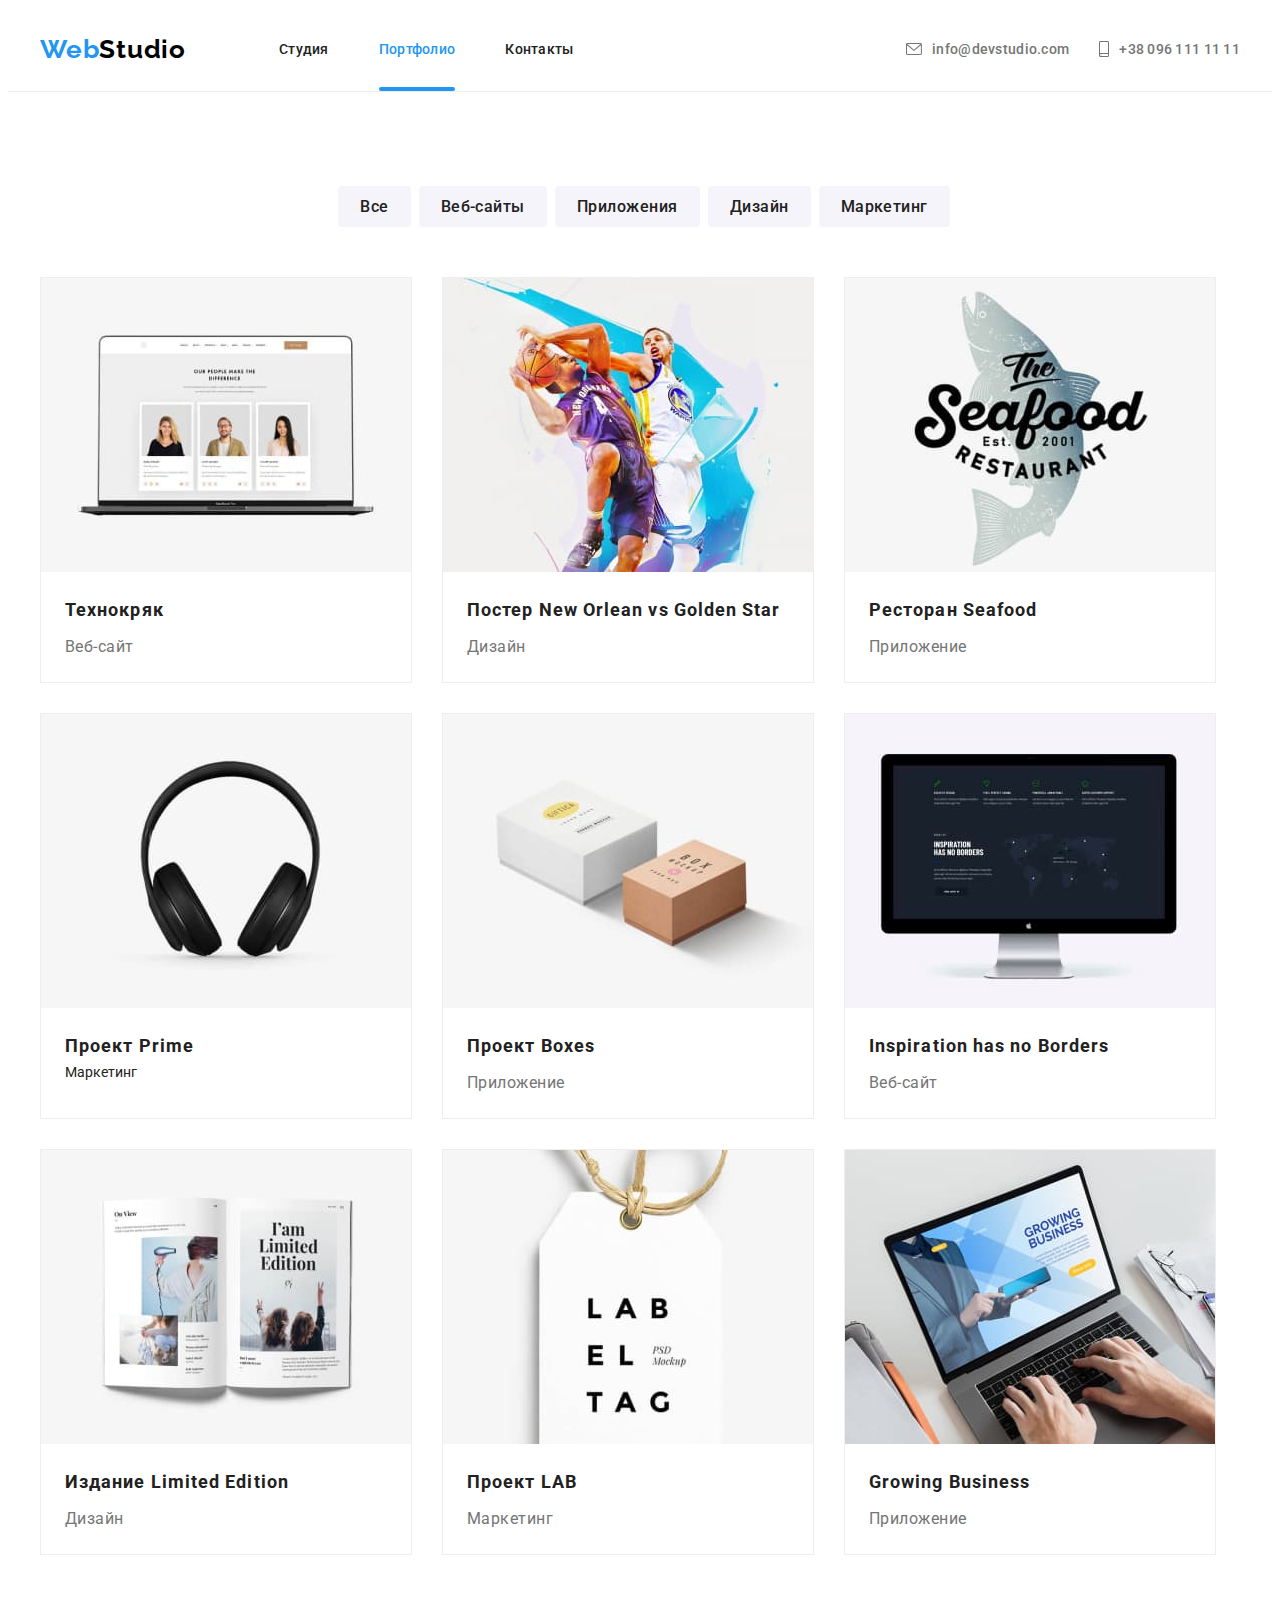
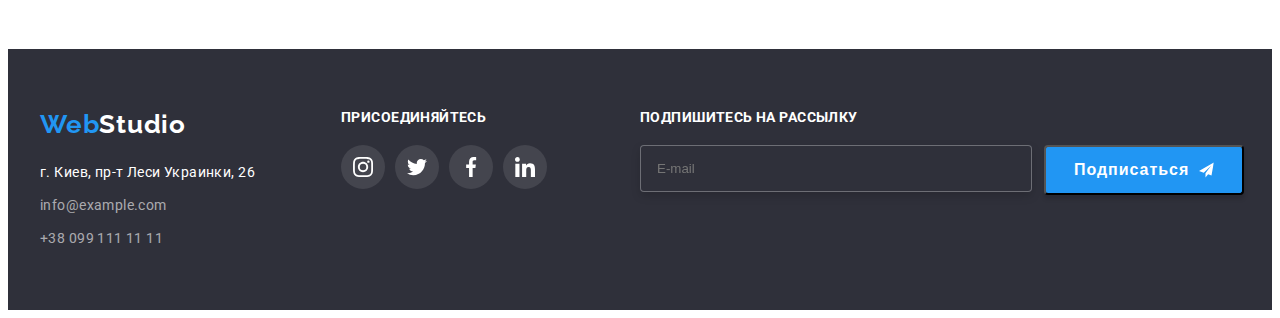
==== portfolio.html @ 63d99872 "Initial commit" ====
<!DOCTYPE html>
<html lang="ru">
  <head>
    <meta charset="UTF-8" />
    <meta http-equiv="X-UA-Compatible" content="IE=edge" />
    <meta name="viewport" content="width=device-width, initial-scale=1.0" />
    <!--Normalize start-->
    <link
      rel="stylesheet"
      href="https://cdnjs.cloudflare.com/ajax/libs/modern-normalize/1.1.0/modern-normalize.min.css"
      integrity="sha512-wpPYUAdjBVSE4KJnH1VR1HeZfpl1ub8YT/NKx4PuQ5NmX2tKuGu6U/JRp5y+Y8XG2tV+wKQpNHVUX03MfMFn9Q=="
      crossorigin="anonymous"
      referrerpolicy="no-referrer"
    />
    <!--Normalize end-->
    <!--Fonts start-->
    <link rel="preconnect" href="https://fonts.googleapis.com" />
    <link rel="preconnect" href="https://fonts.gstatic.com" crossorigin />
    <link
      href="https://fonts.googleapis.com/css2?family=Raleway:wght@700&family=Roboto:wght@400;500;700;900&display=swap"
      rel="stylesheet"
    />
    <link rel="stylesheet" href="./css/styles.css" />
    <!--Fonts end-->
    <title>Портфолио</title>
  </head>

  <body data-page>
    <header class="header" data-header>
      <div class="container header-container">
        <!--Шапка сайта-->
        <a class="logo link" href=""
          ><span>Web</span><span class="header-logo-cl">Studio</span></a
        >

        <nav class="header-nav">
          <ul class="header-list list">
            <li class="header-item">
              <a class="header-link link" href="./index.html">Студия</a>
            </li>
            <li class="header-item">
              <a
                class="header-link header-link-current link"
                href="./portfolio.html"
                >Портфолио</a
              >
            </li>
            <li class="header-item">
              <a class="header-link link" href="#contacts">Контакты</a>
            </li>
          </ul>
        </nav>

        <ul class="header-cont-list list">
          <li class="contact item">
            <a
              href="mailto:info@devstudio.com"
              class="contact link header-link"
            >
              <svg class="header-mail-icon" width="16" height="12">
                <use href="./images/icons..svg#mail"></use>
              </svg>
              info@devstudio.com
            </a>
          </li>

          <li class="contact item">
            <a href="tel:++380961111111" class="contact link header-link">
              <svg class="header-mail-icon" width="10" height="16">
                <use href="./images/icons..svg#phone"></use>
              </svg>
              +38 096 111 11 11
            </a>
          </li>
        </ul>
      </div>
    </header>

    <!--уникальный контент сайта-->
    <main>
      <!--Скрыть Заголовок-->
      <section class="filter">
        <div class="container filter-container">
          <h2 class="filter-title visually-hidden">Фильтр на странице</h2>

          <ul class="filter-list list">
            <li>
              <button class="filter-btn link list" type="button">Все</button>
            </li>
            <li>
              <button class="filter-btn" type="button">Веб-сайты</button>
            </li>
            <li>
              <button class="filter-btn" type="button">Приложения</button>
            </li>
            <li>
              <button class="filter-btn" type="button">Дизайн</button>
            </li>
            <li>
              <button class="filter-btn" type="button">Маркетинг</button>
            </li>
          </ul>

          <ul class="examples-list list">
            <li class="examples-item">
              <a class="examples-img-link link" href="">
                <div class="examples-picture">
                  <img
                    class="examples-img"
                    src="./images/1.jpg"
                    alt="примера сайта на котором три фотографии сотрудников компании"
                    width="370"
                  />
                  <div class="overlay">
                    <p class="overlay-text">
                      Ресурс предлагает комплексные предложения с разным уровнем
                      функционала и сервисов. Все это позволит посетителю
                      получить исчерпывающие сведения о компании или частном
                      лице.
                    </p>
                  </div>
                </div>

                <div class="examples-box">
                  <h3 class="example-subtitle">Технокряк</h3>
                  <p class="example-desc">Веб-сайт</p>
                </div>
              </a>
            </li>

            <li class="examples-item">
              <a class="examples-img-link link" href="">
                <div class="examples-picture">
                  <img
                    class="examples-img"
                    src="./images/2.jpg"
                    alt="изображено профессиональных игроков в баскетбол"
                    width="370"
                  />
                  <div class="overlay">
                    <p class="overlay-text">
                      Ресурс предлагает комплексные предложения с разным уровнем
                      функционала и сервисов. Все это позволит посетителю
                      получить исчерпывающие сведения о компании или частном
                      лице.
                    </p>
                  </div>
                </div>

                <div class="examples-box">
                  <h3 class="example-subtitle" lang="en">
                    Постер New Orlean vs Golden Star
                  </h3>
                  <p class="example-desc">Дизайн</p>
                </div>
              </a>
            </li>

            <li class="examples-item">
              <a class="examples-img-link link" href="">
                <div class="examples-picture">
                  <img
                    class="examples-img"
                    src="./images/3.jpg"
                    alt="Логотип и название компании морского ресторана Сии фуд с изображением рыбы на заднем фоне"
                    width="370"
                  />
                  <div class="overlay">
                    <p class="overlay-text">
                      Ресурс предлагает комплексные предложения с разным уровнем
                      функционала и сервисов. Все это позволит посетителю
                      получить исчерпывающие сведения о компании или частном
                      лице.
                    </p>
                  </div>
                </div>

                <div class="examples-box">
                  <h3 class="example-subtitle" lang="en">Ресторан Seafood</h3>
                  <p class="example-desc">Приложение</p>
                </div>
              </a>
            </li>

            <li class="examples-item">
              <a class="examples-img-link link" href="">
                <div class="examples-picture">
                  <img
                    class="examples-img"
                    src="./images/4.jpg"
                    alt="накладные наушники"
                    width="370"
                  />
                  <div class="overlay">
                    <p class="overlay-text">
                      Ресурс предлагает комплексные предложения с разным уровнем
                      функционала и сервисов. Все это позволит посетителю
                      получить исчерпывающие сведения о компании или частном
                      лице.
                    </p>
                  </div>
                </div>

                <div class="examples-box">
                  <h3 class="example-subtitle" lang="en">Проект Prime</h3>
                  <p>Маркетинг</p>
                </div>
              </a>
            </li>

            <li class="examples-item">
              <a class="examples-img-link link" href="">
                <div class="examples-picture">
                  <img
                    class="examples-img"
                    src="./images/5.jpg"
                    alt="две маленькие коробки"
                    width="370"
                  />
                  <div class="overlay">
                    <p class="overlay-text">
                      Ресурс предлагает комплексные предложения с разным уровнем
                      функционала и сервисов. Все это позволит посетителю
                      получить исчерпывающие сведения о компании или частном
                      лице.
                    </p>
                  </div>
                </div>

                <div class="examples-box">
                  <h3 class="example-subtitle" lang="en">Проект Boxes</h3>
                  <p class="example-desc">Приложение</p>
                </div>
              </a>
            </li>

            <li class="examples-item">
              <a class="examples-img-link link" href="">
                <div class="examples-picture">
                  <img
                    class="examples-img"
                    src="./images/6.jpg"
                    alt="пример сайта с картой мира"
                    width="370"
                  />
                  <div class="overlay">
                    <p class="overlay-text">
                      Ресурс предлагает комплексные предложения с разным уровнем
                      функционала и сервисов. Все это позволит посетителю
                      получить исчерпывающие сведения о компании или частном
                      лице.
                    </p>
                  </div>
                </div>

                <div class="examples-box">
                  <h3 class="example-subtitle" lang="en">
                    Inspiration has no Borders
                  </h3>
                  <p class="example-desc">Веб-сайт</p>
                </div>
              </a>
            </li>

            <li class="examples-item">
              <a class="examples-img-link link" href="">
                <div class="examples-picture">
                  <img
                    class="examples-img"
                    src="./images/7.jpg"
                    alt="полный разворт журнала с текстом и фотографиями"
                    width="370"
                  />
                  <div class="overlay">
                    <p class="overlay-text">
                      Ресурс предлагает комплексные предложения с разным уровнем
                      функционала и сервисов. Все это позволит посетителю
                      получить исчерпывающие сведения о компании или частном
                      лице.
                    </p>
                  </div>
                </div>

                <div class="examples-box">
                  <h3 class="example-subtitle" lang="en">
                    Издание Limited Edition
                  </h3>
                  <p class="example-desc">Дизайн</p>
                </div>
              </a>
            </li>

            <li class="examples-item">
              <a class="examples-img-link link" href="">
                <div class="examples-picture">
                  <img
                    class="examples-img"
                    src="./images/8.jpg"
                    alt="название компании лаб в виде этикетки"
                    width="370"
                  />
                  <div class="overlay">
                    <p class="overlay-text">
                      Ресурс предлагает комплексные предложения с разным уровнем
                      функционала и сервисов. Все это позволит посетителю
                      получить исчерпывающие сведения о компании или частном
                      лице.
                    </p>
                  </div>
                </div>

                <div class="examples-box">
                  <h3 class="example-subtitle" lang="en">Проект LAB</h3>
                  <p class="example-desc">Маркетинг</p>
                </div>
              </a>
            </li>

            <li class="examples-item">
              <a class="examples-img-link link" href="">
                <div class="examples-picture">
                  <img
                    class="examples-img"
                    src="./images/9.jpg"
                    alt="пример сайта"
                    width="370"
                  />
                  <div class="overlay">
                    <p class="overlay-text">
                      Ресурс предлагает комплексные предложения с разным уровнем
                      функционала и сервисов. Все это позволит посетителю
                      получить исчерпывающие сведения о компании или частном
                      лице.
                    </p>
                  </div>
                </div>

                <div class="examples-box">
                  <h3 class="example-subtitle" lang="en">Growing Business</h3>
                  <p class="example-desc">Приложение</p>
                </div>
              </a>
            </li>
          </ul>
        </div>
      </section>
    </main>

    <footer class="footer">
      <div class="container footer-section">
        <div>
          <a class="footer-logo link" href=""
            ><span>Web</span><span class="footer-logo-cl">Studio</span></a
          >
          <address class="footer-list">
            <a
              class="footer-link link"
              href="https://goo.gl/maps/1XbCnB5rJUPerfFG8"
              target="_blank"
              rel="noopener noreferrer"
              title="Увидеть на гугл карте"
              >г. Киев, пр-т Леси Украинки, 26</a
            >

            <div class="footer-mail">
              <a
                class="link footer-mail-margin"
                href="mailto:info@example.com"
                title="Отправить электронное письмо"
                >info@example.com</a
              >
            </div>

            <a
              class="footer-phone link"
              href="tel:++380991111111"
              title="Позвонить"
              >+38 099 111 11 11</a
            >
          </address>
        </div>

        <div class="join">
          <p class="join-txt">Присоединяйтесь</p>

          <div class="footer-icon">
            <ul class="socials list">
              <li class="socials-item">
                <a
                  class="footer-socials-link link"
                  href=""
                  target="_blank"
                  rel="noopener noreferrer"
                  aria-label="instagram"
                >
                  <svg class="footer-socials-icon" width="20" height="20">
                    <use href="./images/icons..svg#instagram"></use>
                  </svg>
                </a>
              </li>
              <li class="socials-item">
                <a
                  class="footer-socials-link socials-twitter link"
                  href=""
                  target="_blank"
                  rel="noopener noreferrer"
                  aria-label="twitter"
                >
                  <svg class="socials-icon" width="20" height="20">
                    <use href="./images/icons..svg#twitter"></use>
                  </svg>
                </a>
              </li>
              <li class="socials-item">
                <a
                  class="footer-socials-link link"
                  href=""
                  target="_blank"
                  rel="noopener noreferrer"
                  aria-label="facebook"
                >
                  <svg class="socials-icon" width="20" height="20">
                    <use href="./images/icons..svg#facebook"></use>
                  </svg>
                </a>
              </li>
              <li class="socials-item">
                <a
                  class="footer-socials-link link"
                  href=""
                  target="_blank"
                  rel="noopener noreferrer"
                  aria-label="linkedin"
                >
                  <svg class="socials-icon" width="20" height="20">
                    <use href="./images/icons..svg#linkedin"></use>
                  </svg>
                </a>
              </li>
            </ul>
          </div>
        </div>

        <form class="footer-subscribe-main">
          <p class="subscribe-text">Подпишитесь на рассылку</p>
          <span class="footer-subscribe-wrp">
            <label class="footer-subscribe-label">
              <input
                class="footer-subscribe-input"
                type="email"
                placeholder="E-mail"
              />
            </label>
            <button class="footer-btn" type="submit">
              Подписаться
              <svg class="footer-sibcribe-icon" width="24" height="24">
                <use href="./images/icons..svg#telegram"></use>
              </svg>
            </button>
          </span>
        </form>
      </div>
    </footer>

    <script src="./js/header-scroll.js"></script>
    <script src="./js/modal.js"></script>
  </body>
</html>
---- css/styles.css ----
:root {
    /*fonts*/
    --main-font: 'Roboto', sans-serif;
    --secondary-font: 'Raleway', sans-serif;

    /*text colors*/
    --main-txt-cl: #212121;
    --contct-txt-cl: #757575;
    --acceny-txt-cl: #2196F3;
    --white-txt-cl: #FFFFFF;
    --txt-logo-cl: #000000;

    /*bg colors*/
    --dark-bg-cl: #2F303A;
    --ligh-bg-cl: #F5F4FA;
    --btn-bg-hover-cl: #188CE8;
    --card-bg: #EEEEEE;
    --modal-form-bg: #FFFFFF;

    /*others*/
    --columns-cl: #7000FF;
    --cards-cl: #FFFFFF;
    --line-cl: #ECECEC;
}

body {
    font-family: var(--main-font);
    font-size: 14px;
    line-height: 1.15;
    color: var(--main-txt-cl)
}

.no-scroll {
    overflow: hidden;
}

/* reset styles */
h1,
h2,
h3,
h4,
h5,
h6,
p,
ul {
    margin: 0;
}

.link {
    text-decoration: none;
    color: currentColor;
}

.list {
    list-style: none;
    padding: 0;
    margin: 0;
}

/* base styles */

.container {
    width: 1200px;
    padding-left: 15px;
    padding-right: 15px;
    margin-left: auto;
    margin-right: auto;
}


.btn {

    font-family: inherit;
    font-weight: 700;
    font-size: 16px;
    line-height: calc(30 /12);
    display: flex;
    align-items: center;
    text-align: center;
    letter-spacing: 0.06em;
    color: var(--white-txt-cl);
    cursor: pointer;

    transition-property: color, background-color, shadow;
    transition-duration: 250ms;
    transition-timing-function: cubic-bezier(0.4, 0, 0.2, 1);
    transition-delay: 0s;
}


/* Header section */
.header {
    border-bottom: 1px solid var(--line-cl)
}

.header-container {
    display: flex;
    align-items: center;
}

.logo {
    margin-right: 93px;
}

.header-nav {
    margin-right: auto;
}

.header-list,
.header-cont-list {
    display: flex;
    gap: 50px;

}

.header-logo-cl {
    color: var(--txt-logo-cl);
}

.logo,
.footer-logo {
    font-family: var(--secondary-font);
    font-weight: 700;
    font-size: 26px;
    line-height: calc(31 / 26);
    letter-spacing: 0.03em;
    color: var(--acceny-txt-cl);
}

.header-nav,
.header-list,
.header-cont-list {
    font-weight: 500;
    font-size: 14px;
    line-height: calc(16 / 14);
    letter-spacing: 0.02em;
}

.header-link,
.header-phone,
.header-mail {
    display: inline-block;
    padding-top: 32px;
    padding-bottom: 32px;
    font-weight: 500;
    font-size: 14px;
    line-height: calc(16 / 12);
    letter-spacing: 0.02em;
    color: var(--main-txt-cl);

    transition-property: background-color;
    transition-duration: 250ms;
    transition-timing-function: cubic-bezier(0.4, 0, 0.2, 1);
    transition-delay: 0s;
}

.header-phone,
.header-mail {
    color: #757575;
    padding-top: 32px;
    padding-bottom: 32px;

}

.header-mail {
    margin-right: 50px;
}

.header-mail:last-child {
    margin-right: 0px;
}

.header-mail-link {
    display: flex;
    align-items: center;
    justify-content: center;

}

.header-mail-container {
    display: flex;
}

.mail-icon {
    display: flex;
    align-items: center;
    justify-content: center;
}

.mail-txt {
    display: flex;
    margin-left: 10px;
}

.header-phone-icon {
    display: flex;
    align-items: center;
    justify-content: center;
}

.header-phone-txt {
    display: flex;
    margin-left: 10px;
}

.header-phone-container {
    display: flex;
}


.header-link:hover,
.header-link:focus {
    color: #2196F3;
}

.header-cont-list {
    display: flex;
    align-items: center;
    justify-content: center;
    gap: 30px;
}

.contact {
    display: flex;
    align-items: center;
    justify-content: center;

    color: #757575;

    transition-property: color;
    transition-duration: 250ms;
    transition-timing-function: cubic-bezier(0.4, 0, 0.2, 1);
    transition-delay: 0s;

}

.header-mail-icon {
    margin-right: 10px;
    fill: currentColor;

}

.contact:hover,
.contact:focus,
.header-mail-icon:hover,
.header-mail-icon:focus {
    color: var(--acceny-txt-cl);
}

.header-mail-icon:hover,
.header-mail-icon:focus {
    fill: var(--acceny-txt-cl);
}

.header-link-current {
    position: relative;
    color: var(--acceny-txt-cl);
}

.header-link-current::after {
    content: "";
    position: absolute;
    bottom: 0;
    left: 0;

    display: block;
    width: 100%;
    height: 4px;

    background: #2196F3;
    border-radius: 2px;
}


/* Hero section */

.hero {
    max-width: 1600px;
    margin-left: auto;
    margin-right: auto;
    background-image: linear-gradient(to right, rgba(47, 48, 58, 0.4), rgba(47, 48, 58, 0.4)), url(../images/hero/background.jpg);

    background-repeat: no-repeat;
    background-position: center;

    padding-top: 200px;
    padding-bottom: 200px;
}



.hero-container {
    left: 0px;
    top: 80px;
}

.hero,
.footer {
    background-color: var(--dark-bg-cl);

    transition-property: background-color;
    transition-duration: 250ms;
    transition-timing-function: cubic-bezier(0.4, 0, 0.2, 1);
    transition-delay: 0s;
}


.main-title {
    font-weight: 900;
    font-size: 44px;
    line-height: calc(60 / 44);
    /* or 136% */
    text-align: center;
    letter-spacing: 0.06em;
    text-transform: uppercase;
    color: var(--white-txt-cl);
    margin-bottom: 30px;

}

.hero-btn {
    min-width: 200px;
    min-height: 50px;
    font-family: var(--main-font);
    font-weight: 700;
    font-size: 16px;
    line-height: calc(30 / 16);
    background: var(--acceny-txt-cl);
    color: var(--white-txt-cl);
    box-shadow: 0px 4px 4px rgba(0, 0, 0, 0.15);
    border-radius: 4px;
    border: none;


    display: block;
    margin: 0 auto;

    transition-property: color, background-color, shadow;
    transition-duration: 250ms;
    transition-timing-function: cubic-bezier(0.4, 0, 0.2, 1);
    transition-delay: 0s;
}

.hero-btn:hover,
.hero-btn:focus {
    background-color: var(--btn-bg-hover-cl);
}

/* Peculiarities */

.peculiarities {
    padding-top: 94px;
}

.peculiartes-item-txt {
    margin-top: 30px;
}

.peculiarities-list-icon {
    display: flex;
    align-items: center;
    justify-content: center;
    gap: 30px;

}

.peculiarities-link {
    display: flex;
    align-items: center;
    justify-content: center;
    width: 270px;
    height: 120px;

    border-radius: 4px;
    color: #AFB1B8;
    background-color: #F5F4FA;
}


/* Конец Отличий */



.container-clients {
    margin-top: 94px;
    margin-bottom: 94px;

}


.clients {
    font-weight: 700;
    font-size: 36px;
    line-height: calc(42 / 36);
    text-align: center;
    letter-spacing: 0.03em;
    color: var(--main-txt-cl);
}


.clients-list {
    display: flex;
    align-items: center;
    justify-content: center;
    gap: 30px;
    margin-top: 50px;
}



.clients-link {
    display: flex;
    align-items: center;
    justify-content: center;
    width: 170px;
    height: 92px;
    border: 1px solid #AFB1B8;
    border-radius: 4px;
    color: #AFB1B8;
    background-color: E5E5E5;

    transition-property: color;
    transition-duration: 250ms;
    transition-timing-function: cubic-bezier(0.4, 0, 0.2, 1);
    transition-delay: 0s;
}

.clients-link:hover,
.clients-link:focus {
    color: #2196F3;
    border-color: #2196F3;
    fill: #2196F3;
}


.peculiarities-list {
    display: flex;
    gap: 30px;
    flex-basis: 270px;
}


.peculiarities-subtitle {
    width: 270px;
    font-weight: 700;
    font-size: 14px;
    line-height: calc(16 / 14);
    letter-spacing: 0.03em;
    text-transform: uppercase;
    color: var(--main-txt-cl);
    margin-bottom: 10px;
}


.peculiarities-desc {
    width: 270px;
    height: 75px;
    font-size: 14px;
    line-height: calc(24/14);
    /* or 171% */
    letter-spacing: 0.03em;
    color: var(--contct-txt-cl);
}

/*About*/

.about {
    padding-top: 94px;
    padding-bottom: 94px;
}

.about-title {
    font-weight: 700;
    font-size: 36px;
    line-height: calc(42 / 36);
    text-align: center;
    letter-spacing: 0.03em;
    color: var(--main-txt-cl)
}

.about-list {
    display: flex;
}

.about-list,
.about-item:not(:last-child) {
    gap: 30px;
}

.about-list,
.about-item {
    position: relative;
}


.about-list .about-overlay {
    display: flex;
    align-items: center;
    justify-content: center;

    position: absolute;
    bottom: 0;


    width: 370px;
    min-height: 70px;

    background: rgba(47, 48, 58, 0.8);
}

.about-list {
    display: flex;
    /* gap: 30px; */
    margin-top: 50px;
}

.about-img,
.team-img,
.examples-img {
    display: block;
}

.about-overlay {
    display: flex;
    align-items: center;
    justify-content: center;

    width: 370px;
    min-height: 70px;

    position: absolute;


    background: rgba(47, 48, 58, 0.8);

}

.about-overlay-text {
    font-family: 'Roboto';
    font-style: normal;
    font-weight: 700;
    font-size: 14px;
    line-height: calc(16 / 14);
    letter-spacing: 0.03em;
    color: #FFFFFF;
}

/* Team*/

.team {
    background-color: var(--ligh-bg-cl);
    padding-top: 94px;
    padding-bottom: 94px;
}


.team-list {
    margin-top: 50px;
    display: flex;
    gap: 30px;
}

.team-item {
    box-shadow: 0px 1px 3px rgba(0, 0, 0, 0.12), 0px 1px 1px rgba(0, 0, 0, 0.14), 0px 2px 1px rgba(0, 0, 0, 0.2);
    border-radius: 0px 0px 4px 4px;
}


.team-item:nth-child(1) {
    background-color: var(--cards-cl);
    width: 270px;

}

.team-item:nth-child(2) {
    background-color: var(--cards-cl);
    width: 270px;
}

.team-item:nth-child(2) {
    background-color: var(--cards-cl);
    width: 270px;
}

.team-item:nth-child(3) {
    background-color: var(--cards-cl);
    width: 270px;
}

.team-item:nth-child(4) {
    background-color: var(--cards-cl);
    width: 270px;
}

.team-item-txt {
    padding-top: 30px;
    padding-bottom: 30px;

}


.team-title {
    font-weight: 700;
    font-size: 36px;
    line-height: calc(42 / 36);
    text-align: center;
    letter-spacing: 0.03em;
    color: var(--main-txt-cl);
}

.team-img {
    display: block;
}

.team-subtitle {
    font-weight: 500;
    font-size: 16px;
    line-height: calc(19 / 16);
    text-align: center;
    letter-spacing: 0.03em;
    color: var(--main-txt-cl);

}

.team-desc {
    margin-bottom: 16px;
    font-size: 16px;
    line-height: calc(19 / 16);
    text-align: center;
    letter-spacing: 0.03em;
    color: var(--contct-txt-cl);
    padding-top: 10px;
}


/* Clients */
.container-clients {
    margin-top: 94px;
    margin-bottom: 94px;

}


.clients {
    font-weight: 700;
    font-size: 36px;
    line-height: calc(42 / 36);
    text-align: center;
    letter-spacing: 0.03em;
    color: var(--main-txt-cl);
}


.clients-list {
    display: flex;
    align-items: center;
    justify-content: center;
    gap: 30px;
    margin-top: 50px;
}



.clients-link {
    display: flex;
    align-items: center;
    justify-content: center;
    width: 170px;
    height: 92px;
    border: 1px solid #AFB1B8;
    border-radius: 4px;
    fill: currentColor;

    transition-property: color;
    transition-duration: 250ms;
    transition-timing-function: cubic-bezier(0.4, 0, 0.2, 1);
    transition-delay: 0s;
}

.clients-link:hover,
.clients-link:focus {
    color: #2196F3;
    border-color: #2196F3;

}

/* Footer*/

.footer {
    padding-top: 60px;
    padding-bottom: 60px;
}

.footer-section {
    display: flex;
}

.footer-logo {
    padding-top: 60px;

}

.footer-logo-cl {
    color: var(--white-txt-cl);
}

.footer-list {
    width: 231px;
    font-family: var(--main-font);
    font-style: normal;
    font-size: 14px;
    line-height: calc(24 / 14);
    letter-spacing: 0.03em;
    color: rgba(255, 255, 255, 0.6);
    margin-top: 20px;
}


.footer-mail {
    margin-top: 9px;
    margin-bottom: 9px;
}

.footer-link {
    color: var(--white-txt-cl);
    font-size: 14px;
    line-height: calc(24 / 14);
    /* or 171% */
    letter-spacing: 0.03em;
    color: var(--white-txt-cl);
}


.footer-container {
    display: flex;
    align-items: center;
    justify-content: center;
}

.join {
    margin-left: 70px;
}

.join-txt, .subscribe-text {
    font-family: 'Roboto';
    font-style: normal;
    font-weight: 700;
    font-size: 14px;
    line-height: calc(16 / 14);
    letter-spacing: 0.03em;
    text-transform: uppercase;
    color: var(--white-txt-cl);

    text-transform: uppercase;
}

.footer-socials {
    margin-top: 20px;
}


.socials {
    display: flex;
    align-items: center;
    justify-content: center;
    gap: 10px;

}

.footer-icon {
    margin-top: 20px;
    gap: 10px;
}



.footer-socials-link {
    display: flex;
    align-items: center;
    justify-content: center;
    width: 44px;
    height: 44px;
    color: #FFFFFF;
    background-color: rgba(255, 255, 255, 0.1);
    ;
    border-radius: 50%;

    transition-property: color, background-color;
    transition-duration: 250ms;
    transition-timing-function: cubic-bezier(0.4, 0, 0.2, 1);
    transition-delay: 0s;
}

.footer-socials-link:hover,
.footer-socials-link:focus {
    color: #FFFFFF;
    background-color: #2196F3;
}


.footer-socials-icon {
    fill: currentColor;
}

/* Subscribe */
.footer-subscribe-main {
    display: block;
    margin-left: 93px;
}

.footer-subscribe-label {
    display: block;
    text-align: left;
}

.footer-subscribe-wrp {
    display: flex;
    gap: 12px;
    margin-top: 20px;

}

.footer-subscribe-input {
    background-color: #2F303A;
    color: var(--white-txt-cl);
    width: 358px;

    padding-top: 15px;
    padding-bottom: 15px;
    padding-left: 16px;
    padding-right: 16px;
    border: 1px solid rgba(255, 255, 255, 0.3);
    filter: drop-shadow(0px 4px 4px rgba(0, 0, 0, 0.15));
    border-radius: 4px;

    outline: transparent;

}

.footer-btn {
    font-weight: 700;
    font-size: 16px;
    line-height: calc(30/16);
    display: flex;
    align-items: center;
    text-align: center;
    letter-spacing: 0.06em;
    color: #FFFFFF;
    width: 200px;
    height: 50px;
    background-color: #2196F3;
    box-shadow: 0px 4px 4px rgba(0, 0, 0, 0.15);
    border-radius: 4px;
    padding-top: 10px;
    padding-bottom: 10px;
    padding-left: 28px;
    padding-right: 28px;
    cursor: pointer;
}

.footer-sibcribe-icon {
    fill: var(--white-txt-cl);
    margin-left: 10px;
}

/* 
Socials icons
*/

.socials {
    display: flex;
    align-items: center;
    justify-content: center;
    gap: 10px;

}

.socials-icon {
    fill: #AFB1B8;
}

.socials-link {
    display: flex;
    align-items: center;
    justify-content: center;
    width: 44px;
    height: 44px;
    color: #AFB1B8;
    background-color: #FFFFFF;
    border-radius: 50%;
    outline: 2px solid #FFFFFF;

    transition-property: color, background-color;
    transition-duration: 250ms;
    transition-timing-function: cubic-bezier(0.4, 0, 0.2, 1);
    transition-delay: 0s;

}


.socials-link:hover,
.socials-link:focus {
    color: #FFFFFF;
    background-color: #2196F3;
}

.socials-icon {
    fill: currentColor;
}


/* Portfolio*/

.filter {
    padding-top: 94px;
    padding-top: 94px;
}

.filter-list {
    display: flex;
    margin: 0 auto;
    justify-content: center;
}

.filter-list:last-child {
    margin-right: 0px;
}

.filter-btn {

    font-family: inherit;
    margin-left: 8px;
    padding-top: 6px;
    padding-right: 22px;
    padding-bottom: 6px;
    padding-left: 22px;

    background: var(--ligh-bg-cl);
    border-radius: 4px;

    transition-property: color, background-color, box-shadow;
    transition-duration: 250ms;
    transition-timing-function: cubic-bezier(0.4, 0, 0.2, 1);
    transition-delay: 0s;
}

.filter-btn:hover,
.filter-btn:focus {
    background-color: var(--acceny-txt-cl);
    color: var(--white-txt-cl);
    box-shadow: 0px 3px 1px rgba(0, 0, 0, 0.1), 0px 1px 2px rgba(0, 0, 0, 0.08), 0px 2px 2px rgba(0, 0, 0, 0.12);
    border-radius: 4px;
}

.filter-btn {
    cursor: pointer;
    border: none;
    font-family: 'Roboto';
    font-style: normal;
    font-weight: 500;
    font-size: 16px;
    line-height: calc(26 / 14);
    letter-spacing: 0.03em;
    color: var(--main-txt-cl);
}

.examples-list {
    display: flex;
    flex-wrap: wrap;
    gap: 30px;
    margin-top: 50px;
}

.examples-item {
    width: 370px;
    height: 404;

    background: var(--cards-cl);
    border: 1px solid var(--card-bg);


    transition-property: box-shadow;
    transition-duration: 250ms;
    transition-timing-function: cubic-bezier(0.4, 0, 0.2, 1);
    transition-delay: 0s;

    position: relative;
    overflow: hidden;
}

.examples-picture {
    position: relative;
    overflow: hidden;
}

.overlay {
    position: absolute;

    top: 0;
    left: 0;


    transform: translateY(100%);
    overflow: hidden;

    width: 370px;
    height: 294px;

    padding: 63px 24px;

    display: flex;
    align-items: center;

    background-color: var(--acceny-txt-cl);

    transition: transform 250ms ease-in-out;
}


.examples-img-link:hover .overlay {
    transform: translateY(0);
}

.examples-item:hover {
    box-shadow: 0px 1px 1px rgba(0, 0, 0, 0.12), 0px 4px 4px rgba(0, 0, 0, 0.06), 1px 4px 6px rgba(0, 0, 0, 0.16);
}


.overlay-text {
    font-family: 'Roboto';
    font-style: normal;
    font-size: 18px;
    line-height: calc(28 / 18);
    letter-spacing: 0.03em;
    color: var(--white-txt-cl);

}

.examples-box {
    padding-top: 20px;
    padding-bottom: 20px;
    padding-left: 24px;
}


.example-subtitle {
    font-weight: 700;
    font-size: 18px;
    line-height: calc(36 / 18);
    letter-spacing: 0.06em;
    color: var(--main-txt-cl);

}

.example-desc {
    font-size: 16px;
    line-height: calc(30 / 16);
    /* identical to box height, or 188% */
    letter-spacing: 0.03em;
    color: var(--contct-txt-cl);
    margin-top: 4px;
}

.examples-list {
    padding-bottom: 94px;
}


.visually-hidden {
    position: absolute;
    white-space: nowrap;
    width: 1px;
    height: 1px;
    overflow: hidden;
    border: 0;
    padding: 0;
    clip: rect(0 0 0 0);
    clip-path: inset(50%);
    margin: -1px;
}

/* MODAl WINDOW */
.backdrop {
    position: fixed;
    top: 0;
    left: 0;
    z-index: 1000;

    display: flex;
    align-items: center;
    justify-content: center;

    width: 100%;
    height: 100%;

    background-color: rgba(0, 0, 0, 0.12);

    transition: opacity 600ms ease-out, visibility 600ms ease-out;


}

.backdrop.is-hidden {
    opacity: 0;
    visibility: hidden;
    pointer-events: none;

}

.modal {
    position: relative;
    width: 528px;


    background: #FFFFFF;
    box-shadow: 0px 1px 3px rgba(0, 0, 0, 0.12), 0px 1px 1px rgba(0, 0, 0, 0.14), 0px 2px 1px rgba(0, 0, 0, 0.2);
    border-radius: 4px;
    transform: translate() scale(1) rotate(0);
}

.modal-btn {
    position: absolute;
    width: 30px;
    height: 30px;

    padding: 0;

    display: flex;
    align-items: center;
    justify-content: center;

    cursor: pointer;

    top: 10px;
    right: 10px;

    background: transparent;
    border-radius: 50%;
    border: 1px solid rgba(0, 0, 0, 0.1);

    transition-property: fill;
    transition-duration: 250ms;
    transition-timing-function: cubic-bezier(0.4, 0, 0.2, 1);
    transition-delay: 0s;
}

.modal-btn:hover,
.modal-btn:focus {
    fill: var(--acceny-txt-cl);
}

/* MODAL FORM */

.register-form {
    text-align: center;
    padding: 40px;
}

.register-form-title {
    display: block;
    margin-bottom: 12px;

    font-family: 'Roboto';
    font-style: normal;
    font-weight: 700;
    font-size: 20px;
    line-height: calc(23 / 20);
    text-align: center;
    letter-spacing: 0.03em;

    color: #212121;

}

.register-form-group {
    margin-bottom: 20px;
}

.register-form-wrap {
    position: relative;
    display: block;
    margin-bottom: 10px;
}

.register-form-wrap:last-child {
    margin-bottom: 0;
}

.register-form-label {
    display: block;
    text-align: left;
    margin-bottom: 4px;


    font-family: 'Roboto';
    font-style: normal;
    font-size: 12px;
    line-height: calc(14 /12);
    /* identical to box height */

    letter-spacing: 0.01em;

    color: #757575;

}

.register-form-input,
.register-form-message {
    width: 100%;
    padding: 12px;
    padding-left: 42px;
    border: 1px solid rgba(33, 33, 33, 0.2);
    border-radius: 4px;
    outline: transparent;
    transition-property: border;
    transition-duration: 250ms;
    transition-timing-function: cubic-bezier(0.4, 0, 0.2, 1);

}

.register-form-input:hover,
.register-form-input:focus,
.register-form-message:hover,
.register-form-message:focus {
    border: 1px solid #2196F3;
    border-radius: 4px;

}


.register-form-message {
    width: 448px;
    height: 138px;

    padding: 10px;

    resize: none;
}

.register-form-icon {
    position: absolute;
    bottom: 11px;
    left: 15px;
    transition-property: fill;
    transition-duration: 250ms;
    transition-timing-function: cubic-bezier(0.4, 0, 0.2, 1);

}


.register-form-input:focus-within+.register-form-icon,
.register-form-input:hover+.register-form-icon {
    fill: var(--acceny-txt-cl);
}

.register-form-btn {
    display: block;
    align-items: center;
    justify-content: center;

    margin: 0 auto;

    gap: 8px;


    padding: 10px 55px;

    min-width: 200px;
    min-height: 50px;
    font-family: var(--main-font);
    font-weight: 700;
    font-size: 16px;
    line-height: calc(30 / 16);

    background: var(--acceny-txt-cl);
    color: var(--white-txt-cl);

    box-shadow: 0px 4px 4px rgba(0, 0, 0, 0.15);
    border-radius: 4px;
    border: none;

    transition-property: color, background-color;
    transition-duration: 250ms;
    transition-timing-function: cubic-bezier(0.4, 0, 0.2, 1);
    transition-delay: 0s;

    cursor: pointer;
}


.register-form-btn:hover,
.register-form-btn:focus {
    background: var(--btn-bg-hover-cl);

}

/* Form registration*/

.register-form-agreement {
    display: flex;
    align-items: center;
    justify-content: center;
    gap: 8px;
    margin-bottom: 25px;
}


.register-checkbox:checked+.register-icon .register-icon-uncheck {
    opacity: 0;
    background-color: #188CE8;

    transition-property: opacity;
    transition-duration: 250ms;
    transition-timing-function: cubic-bezier(0.4, 0, 0.2, 1);
    transition-delay: 0s;

}


.register-icon-check {
    fill: #7000FF;

    opacity: 0;

    transition-property: opacity;
    transition-duration: 250ms;
    transition-timing-function: cubic-bezier(0.4, 0, 0.2, 1);
    transition-delay: 0s;

}

.register-checkbox:checked+.register-icon .register-icon-check {
    opacity: 1;
    background-color: #188CE8;

}


.register-form-agreement-text {
    font-size: 14px;
    line-height: calc(24 / 14);
    letter-spacing: 0.03em;
    color: #757575;

    user-select: none;
}

.register-form-agreement-link {
    color: var(--acceny-txt-cl);
    text-underline-position: under;

}

.regi {
    background: #188CE8;
}

.regi-icon {
    background-color: #188CE8;
}

/* reg-agreement*/
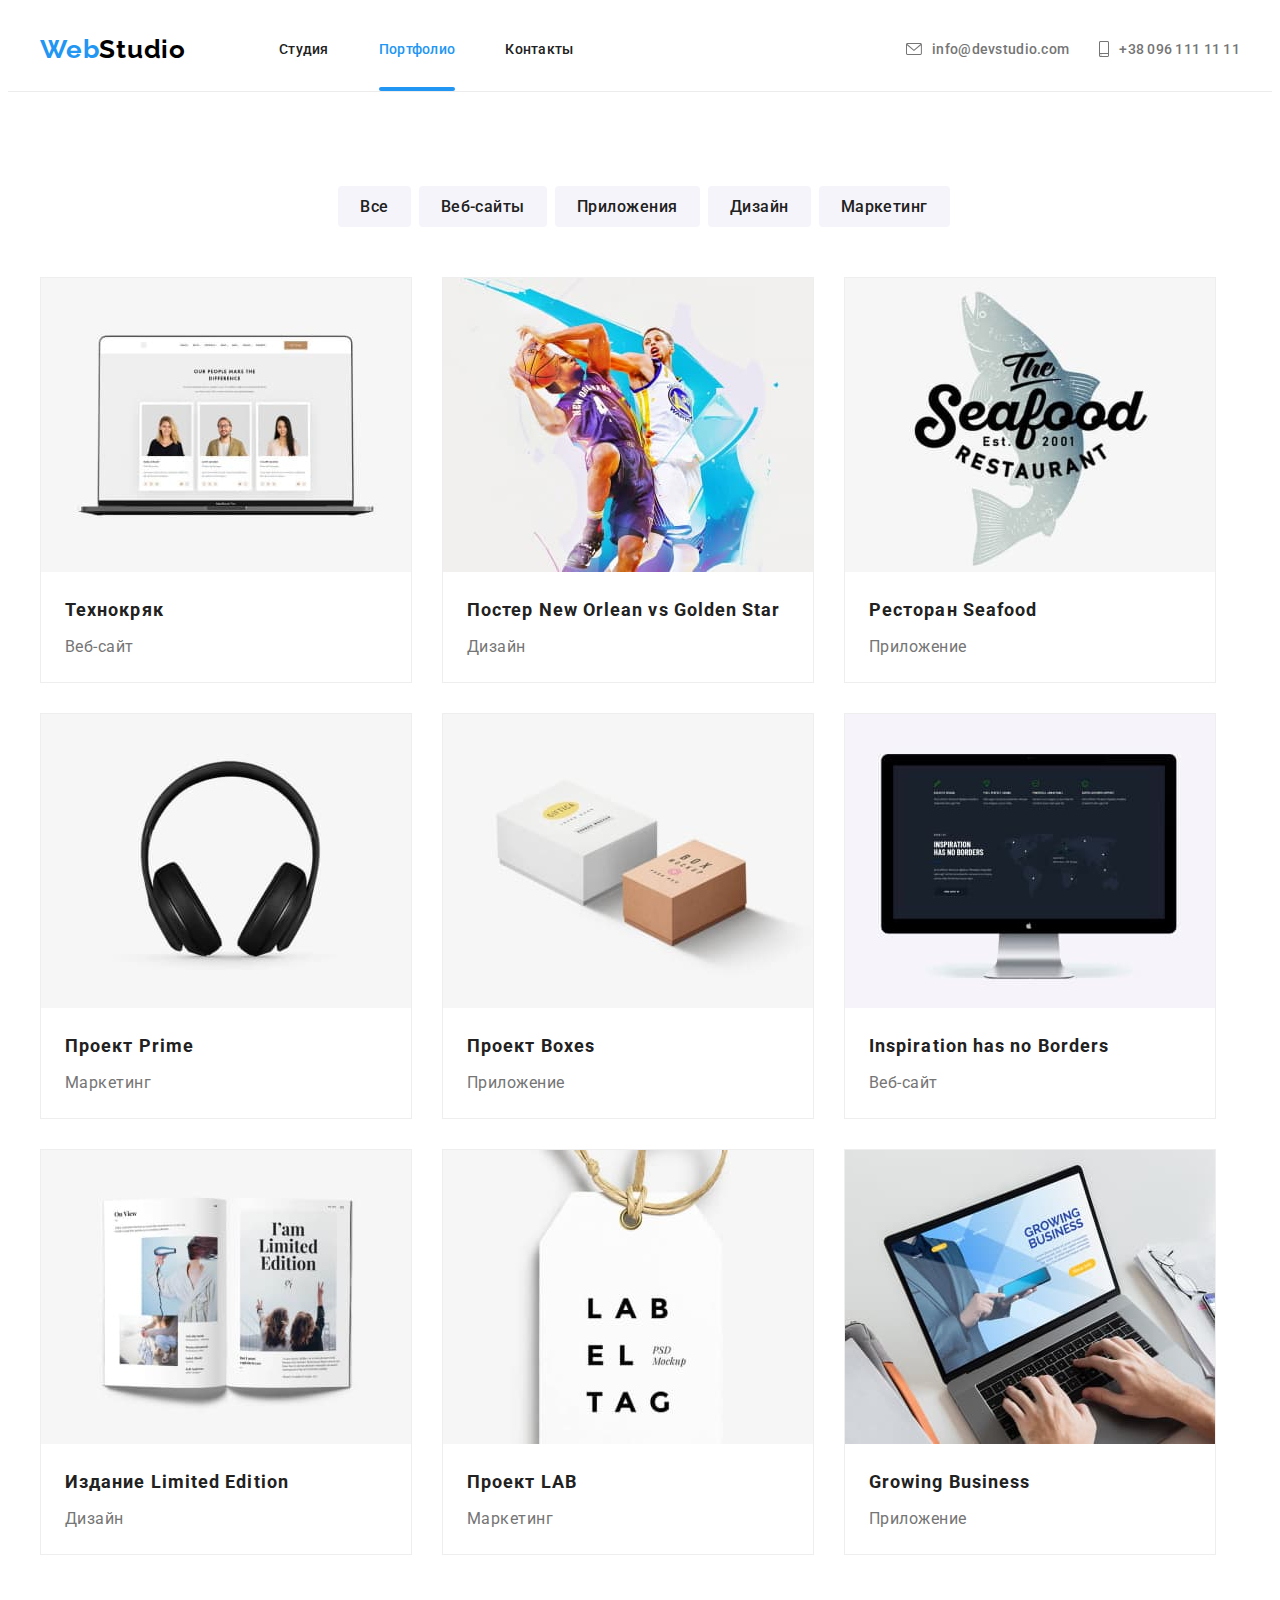
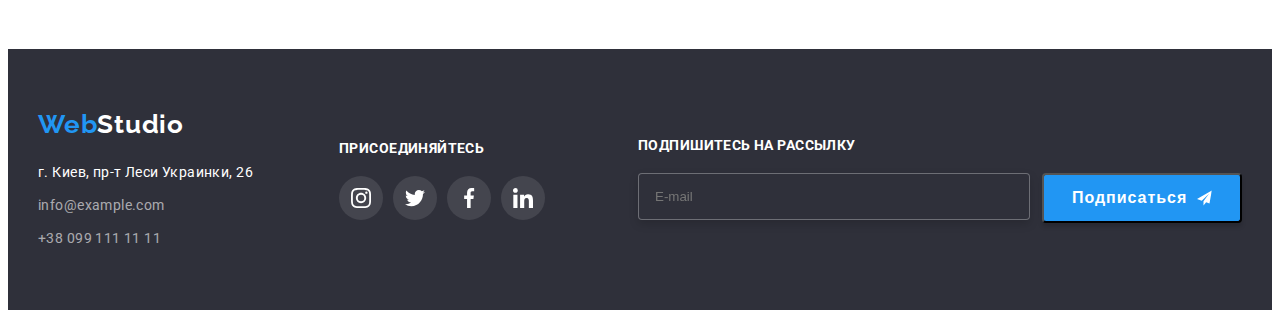
==== commit 985f741f: "modal" ====
--- a/portfolio.html
+++ b/portfolio.html
@@ -27,46 +27,46 @@
 
   <body data-page>
     <header class="header" data-header>
-      <div class="container header-container">
+      <div class="container header__container">
         <!--Шапка сайта-->
-        <a class="logo link" href=""
-          ><span>Web</span><span class="header-logo-cl">Studio</span></a
+        <a class="logo header__logo link" href="./index.html"
+          ><span>Web</span><span class="header__logo-color">Studio</span></a
         >
 
-        <nav class="header-nav">
-          <ul class="header-list list">
-            <li class="header-item">
-              <a class="header-link link" href="./index.html">Студия</a>
-            </li>
-            <li class="header-item">
+        <nav class="nav">
+          <ul class="nav__list list">
+            <li class="nav__item">
+              <a class="nav__link link" href="./index.html">Студия</a>
+            </li>
+            <li class="nav__item">
               <a
-                class="header-link header-link-current link"
+                class="nav__link nav__link--current link"
                 href="./portfolio.html"
                 >Портфолио</a
               >
             </li>
-            <li class="header-item">
-              <a class="header-link link" href="#contacts">Контакты</a>
+            <li class="nav__item">
+              <a class="nav__link link" href="./index.html#contact">Контакты</a>
             </li>
           </ul>
         </nav>
 
-        <ul class="header-cont-list list">
-          <li class="contact item">
+        <ul class="contacts list">
+          <li class="contacts__item item-contacts">
             <a
               href="mailto:info@devstudio.com"
-              class="contact link header-link"
+              class="item-contacts__link link"
             >
-              <svg class="header-mail-icon" width="16" height="12">
+              <svg class="item-contacts__img" width="16" height="12">
                 <use href="./images/icons..svg#mail"></use>
               </svg>
               info@devstudio.com
             </a>
           </li>
 
-          <li class="contact item">
-            <a href="tel:++380961111111" class="contact link header-link">
-              <svg class="header-mail-icon" width="10" height="16">
+          <li class="contacts__item item-contacts">
+            <a href="tel:++380961111111" class="item-contacts__link link">
+              <svg class="item-contacts__img" width="10" height="16">
                 <use href="./images/icons..svg#phone"></use>
               </svg>
               +38 096 111 11 11
@@ -80,264 +80,264 @@
     <main>
       <!--Скрыть Заголовок-->
       <section class="filter">
-        <div class="container filter-container">
-          <h2 class="filter-title visually-hidden">Фильтр на странице</h2>
-
-          <ul class="filter-list list">
+        <div class="container">
+          <h2 class="section-title visually-hidden">Фильтр на странице</h2>
+
+          <ul class="filter__list list">
+            <li class="filter__item">
+              <button class="filter__btn link list" type="button">Все</button>
+            </li>
             <li>
-              <button class="filter-btn link list" type="button">Все</button>
+              <button class="filter__btn" type="button">Веб-сайты</button>
             </li>
             <li>
-              <button class="filter-btn" type="button">Веб-сайты</button>
+              <button class="filter__btn" type="button">Приложения</button>
             </li>
             <li>
-              <button class="filter-btn" type="button">Приложения</button>
+              <button class="filter__btn" type="button">Дизайн</button>
             </li>
             <li>
-              <button class="filter-btn" type="button">Дизайн</button>
-            </li>
-            <li>
-              <button class="filter-btn" type="button">Маркетинг</button>
+              <button class="filter__btn" type="button">Маркетинг</button>
             </li>
           </ul>
 
           <ul class="examples-list list">
-            <li class="examples-item">
-              <a class="examples-img-link link" href="">
-                <div class="examples-picture">
-                  <img
-                    class="examples-img"
+            <li class="examples-list__item">
+              <a class="examples-list__group link" href="">
+                <div class="examples-list__picture">
+                  <img
+                    class="examples__img"
                     src="./images/1.jpg"
                     alt="примера сайта на котором три фотографии сотрудников компании"
                     width="370"
                   />
-                  <div class="overlay">
-                    <p class="overlay-text">
-                      Ресурс предлагает комплексные предложения с разным уровнем
-                      функционала и сервисов. Все это позволит посетителю
-                      получить исчерпывающие сведения о компании или частном
-                      лице.
-                    </p>
-                  </div>
-                </div>
-
-                <div class="examples-box">
-                  <h3 class="example-subtitle">Технокряк</h3>
-                  <p class="example-desc">Веб-сайт</p>
-                </div>
-              </a>
-            </li>
-
-            <li class="examples-item">
-              <a class="examples-img-link link" href="">
-                <div class="examples-picture">
-                  <img
-                    class="examples-img"
+                  <div class="examples-list__overlay">
+                    <p class="examples-list__text">
+                      Ресурс предлагает комплексные предложения с разным уровнем
+                      функционала и сервисов. Все это позволит посетителю
+                      получить исчерпывающие сведения о компании или частном
+                      лице.
+                    </p>
+                  </div>
+                </div>
+
+                <div class="examples__box">
+                  <h3 class="examples__subtitle">Технокряк</h3>
+                  <p class="examples__desc">Веб-сайт</p>
+                </div>
+              </a>
+            </li>
+
+            <li class="examples-list__item">
+              <a class="examples-list__group link" href="">
+                <div class="examples-list__picture">
+                  <img
+                    class="examples__img"
                     src="./images/2.jpg"
                     alt="изображено профессиональных игроков в баскетбол"
                     width="370"
                   />
-                  <div class="overlay">
-                    <p class="overlay-text">
-                      Ресурс предлагает комплексные предложения с разным уровнем
-                      функционала и сервисов. Все это позволит посетителю
-                      получить исчерпывающие сведения о компании или частном
-                      лице.
-                    </p>
-                  </div>
-                </div>
-
-                <div class="examples-box">
-                  <h3 class="example-subtitle" lang="en">
+                  <div class="examples-list__overlay">
+                    <p class="examples-list__text">
+                      Ресурс предлагает комплексные предложения с разным уровнем
+                      функционала и сервисов. Все это позволит посетителю
+                      получить исчерпывающие сведения о компании или частном
+                      лице.
+                    </p>
+                  </div>
+                </div>
+
+                <div class="examples__box">
+                  <h3 class="examples__subtitle" lang="en">
                     Постер New Orlean vs Golden Star
                   </h3>
-                  <p class="example-desc">Дизайн</p>
-                </div>
-              </a>
-            </li>
-
-            <li class="examples-item">
-              <a class="examples-img-link link" href="">
-                <div class="examples-picture">
-                  <img
-                    class="examples-img"
+                  <p class="examples__desc">Дизайн</p>
+                </div>
+              </a>
+            </li>
+
+            <li class="examples-list__item">
+              <a class="examples-list__group link" href="">
+                <div class="examples-list__picture">
+                  <img
+                    class="examples__img"
                     src="./images/3.jpg"
                     alt="Логотип и название компании морского ресторана Сии фуд с изображением рыбы на заднем фоне"
                     width="370"
                   />
-                  <div class="overlay">
-                    <p class="overlay-text">
-                      Ресурс предлагает комплексные предложения с разным уровнем
-                      функционала и сервисов. Все это позволит посетителю
-                      получить исчерпывающие сведения о компании или частном
-                      лице.
-                    </p>
-                  </div>
-                </div>
-
-                <div class="examples-box">
-                  <h3 class="example-subtitle" lang="en">Ресторан Seafood</h3>
-                  <p class="example-desc">Приложение</p>
-                </div>
-              </a>
-            </li>
-
-            <li class="examples-item">
-              <a class="examples-img-link link" href="">
-                <div class="examples-picture">
-                  <img
-                    class="examples-img"
+                  <div class="examples-list__overlay">
+                    <p class="examples-list__text">
+                      Ресурс предлагает комплексные предложения с разным уровнем
+                      функционала и сервисов. Все это позволит посетителю
+                      получить исчерпывающие сведения о компании или частном
+                      лице.
+                    </p>
+                  </div>
+                </div>
+
+                <div class="examples__box">
+                  <h3 class="examples__subtitle" lang="en">Ресторан Seafood</h3>
+                  <p class="examples__desc">Приложение</p>
+                </div>
+              </a>
+            </li>
+
+            <li class="examples-list__item">
+              <a class="examples-list__group link" href="">
+                <div class="examples-list__picture">
+                  <img
+                    class="examples__img"
                     src="./images/4.jpg"
                     alt="накладные наушники"
                     width="370"
                   />
-                  <div class="overlay">
-                    <p class="overlay-text">
-                      Ресурс предлагает комплексные предложения с разным уровнем
-                      функционала и сервисов. Все это позволит посетителю
-                      получить исчерпывающие сведения о компании или частном
-                      лице.
-                    </p>
-                  </div>
-                </div>
-
-                <div class="examples-box">
-                  <h3 class="example-subtitle" lang="en">Проект Prime</h3>
-                  <p>Маркетинг</p>
-                </div>
-              </a>
-            </li>
-
-            <li class="examples-item">
-              <a class="examples-img-link link" href="">
-                <div class="examples-picture">
-                  <img
-                    class="examples-img"
+                  <div class="examples-list__overlay">
+                    <p class="examples-list__text">
+                      Ресурс предлагает комплексные предложения с разным уровнем
+                      функционала и сервисов. Все это позволит посетителю
+                      получить исчерпывающие сведения о компании или частном
+                      лице.
+                    </p>
+                  </div>
+                </div>
+
+                <div class="examples__box">
+                  <h3 class="examples__subtitle" lang="en">Проект Prime</h3>
+                  <p class="examples__desc">Маркетинг</p>
+                </div>
+              </a>
+            </li>
+
+            <li class="examples-list__item">
+              <a class="examples-list__group link" href="">
+                <div class="examples-list__picture">
+                  <img
+                    class="examples__img"
                     src="./images/5.jpg"
                     alt="две маленькие коробки"
                     width="370"
                   />
-                  <div class="overlay">
-                    <p class="overlay-text">
-                      Ресурс предлагает комплексные предложения с разным уровнем
-                      функционала и сервисов. Все это позволит посетителю
-                      получить исчерпывающие сведения о компании или частном
-                      лице.
-                    </p>
-                  </div>
-                </div>
-
-                <div class="examples-box">
-                  <h3 class="example-subtitle" lang="en">Проект Boxes</h3>
-                  <p class="example-desc">Приложение</p>
-                </div>
-              </a>
-            </li>
-
-            <li class="examples-item">
-              <a class="examples-img-link link" href="">
-                <div class="examples-picture">
-                  <img
-                    class="examples-img"
+                  <div class="examples-list__overlay">
+                    <p class="examples-list__text">
+                      Ресурс предлагает комплексные предложения с разным уровнем
+                      функционала и сервисов. Все это позволит посетителю
+                      получить исчерпывающие сведения о компании или частном
+                      лице.
+                    </p>
+                  </div>
+                </div>
+
+                <div class="examples__box">
+                  <h3 class="examples__subtitle" lang="en">Проект Boxes</h3>
+                  <p class="examples__desc">Приложение</p>
+                </div>
+              </a>
+            </li>
+
+            <li class="examples-list__item">
+              <a class="examples-list__group link" href="">
+                <div class="examples-list__picture">
+                  <img
+                    class="examples__img"
                     src="./images/6.jpg"
                     alt="пример сайта с картой мира"
                     width="370"
                   />
-                  <div class="overlay">
-                    <p class="overlay-text">
-                      Ресурс предлагает комплексные предложения с разным уровнем
-                      функционала и сервисов. Все это позволит посетителю
-                      получить исчерпывающие сведения о компании или частном
-                      лице.
-                    </p>
-                  </div>
-                </div>
-
-                <div class="examples-box">
-                  <h3 class="example-subtitle" lang="en">
+                  <div class="examples-list__overlay">
+                    <p class="examples-list__text">
+                      Ресурс предлагает комплексные предложения с разным уровнем
+                      функционала и сервисов. Все это позволит посетителю
+                      получить исчерпывающие сведения о компании или частном
+                      лице.
+                    </p>
+                  </div>
+                </div>
+
+                <div class="examples__box">
+                  <h3 class="examples__subtitle" lang="en">
                     Inspiration has no Borders
                   </h3>
-                  <p class="example-desc">Веб-сайт</p>
-                </div>
-              </a>
-            </li>
-
-            <li class="examples-item">
-              <a class="examples-img-link link" href="">
-                <div class="examples-picture">
-                  <img
-                    class="examples-img"
+                  <p class="examples__desc">Веб-сайт</p>
+                </div>
+              </a>
+            </li>
+
+            <li class="examples-list__item">
+              <a class="examples-list__group link" href="">
+                <div class="examples-list__picture">
+                  <img
+                    class="examples__img"
                     src="./images/7.jpg"
                     alt="полный разворт журнала с текстом и фотографиями"
                     width="370"
                   />
-                  <div class="overlay">
-                    <p class="overlay-text">
-                      Ресурс предлагает комплексные предложения с разным уровнем
-                      функционала и сервисов. Все это позволит посетителю
-                      получить исчерпывающие сведения о компании или частном
-                      лице.
-                    </p>
-                  </div>
-                </div>
-
-                <div class="examples-box">
-                  <h3 class="example-subtitle" lang="en">
+                  <div class="examples-list__overlay">
+                    <p class="examples-list__text">
+                      Ресурс предлагает комплексные предложения с разным уровнем
+                      функционала и сервисов. Все это позволит посетителю
+                      получить исчерпывающие сведения о компании или частном
+                      лице.
+                    </p>
+                  </div>
+                </div>
+
+                <div class="examples__box">
+                  <h3 class="examples__subtitle" lang="en">
                     Издание Limited Edition
                   </h3>
-                  <p class="example-desc">Дизайн</p>
-                </div>
-              </a>
-            </li>
-
-            <li class="examples-item">
-              <a class="examples-img-link link" href="">
-                <div class="examples-picture">
-                  <img
-                    class="examples-img"
+                  <p class="examples__desc">Дизайн</p>
+                </div>
+              </a>
+            </li>
+
+            <li class="examples-list__item">
+              <a class="examples-list__group link" href="">
+                <div class="examples-list__picture">
+                  <img
+                    class="examples__img"
                     src="./images/8.jpg"
                     alt="название компании лаб в виде этикетки"
                     width="370"
                   />
-                  <div class="overlay">
-                    <p class="overlay-text">
-                      Ресурс предлагает комплексные предложения с разным уровнем
-                      функционала и сервисов. Все это позволит посетителю
-                      получить исчерпывающие сведения о компании или частном
-                      лице.
-                    </p>
-                  </div>
-                </div>
-
-                <div class="examples-box">
-                  <h3 class="example-subtitle" lang="en">Проект LAB</h3>
-                  <p class="example-desc">Маркетинг</p>
-                </div>
-              </a>
-            </li>
-
-            <li class="examples-item">
-              <a class="examples-img-link link" href="">
-                <div class="examples-picture">
-                  <img
-                    class="examples-img"
+                  <div class="examples-list__overlay">
+                    <p class="examples-list__text">
+                      Ресурс предлагает комплексные предложения с разным уровнем
+                      функционала и сервисов. Все это позволит посетителю
+                      получить исчерпывающие сведения о компании или частном
+                      лице.
+                    </p>
+                  </div>
+                </div>
+
+                <div class="examples__box">
+                  <h3 class="examples__subtitle" lang="en">Проект LAB</h3>
+                  <p class="examples__desc">Маркетинг</p>
+                </div>
+              </a>
+            </li>
+
+            <li class="examples-list__item">
+              <a class="examples-list__group link" href="">
+                <div class="examples-list__picture">
+                  <img
+                    class="examples__img"
                     src="./images/9.jpg"
                     alt="пример сайта"
                     width="370"
                   />
-                  <div class="overlay">
-                    <p class="overlay-text">
-                      Ресурс предлагает комплексные предложения с разным уровнем
-                      функционала и сервисов. Все это позволит посетителю
-                      получить исчерпывающие сведения о компании или частном
-                      лице.
-                    </p>
-                  </div>
-                </div>
-
-                <div class="examples-box">
-                  <h3 class="example-subtitle" lang="en">Growing Business</h3>
-                  <p class="example-desc">Приложение</p>
+                  <div class="examples-list__overlay">
+                    <p class="examples-list__text">
+                      Ресурс предлагает комплексные предложения с разным уровнем
+                      функционала и сервисов. Все это позволит посетителю
+                      получить исчерпывающие сведения о компании или частном
+                      лице.
+                    </p>
+                  </div>
+                </div>
+
+                <div class="examples__box">
+                  <h3 class="examples__subtitle" lang="en">Growing Business</h3>
+                  <p class="examples__desc">Приложение</p>
                 </div>
               </a>
             </li>
@@ -347,14 +347,14 @@
     </main>
 
     <footer class="footer">
-      <div class="container footer-section">
+      <div class="container footer__container">
         <div>
-          <a class="footer-logo link" href=""
-            ><span>Web</span><span class="footer-logo-cl">Studio</span></a
+          <a class="footer__logo link" href="./index.html"
+            ><span>Web</span><span class="footer__logo-color">Studio</span></a
           >
-          <address class="footer-list">
+          <address class="footer__group">
             <a
-              class="footer-link link"
+              class="footer__link link"
               href="https://goo.gl/maps/1XbCnB5rJUPerfFG8"
               target="_blank"
               rel="noopener noreferrer"
@@ -362,9 +362,9 @@
               >г. Киев, пр-т Леси Украинки, 26</a
             >
 
-            <div class="footer-mail">
+            <div class="footer__mail">
               <a
-                class="link footer-mail-margin"
+                class="link"
                 href="mailto:info@example.com"
                 title="Отправить электронное письмо"
                 >info@example.com</a
@@ -372,7 +372,7 @@
             </div>
 
             <a
-              class="footer-phone link"
+              class="footer__phone link"
               href="tel:++380991111111"
               title="Позвонить"
               >+38 099 111 11 11</a
@@ -381,58 +381,59 @@
         </div>
 
         <div class="join">
-          <p class="join-txt">Присоединяйтесь</p>
-
-          <div class="footer-icon">
+          <p class="join__subtitle">Присоединяйтесь</p>
+
+          <div class="footer-socials">
             <ul class="socials list">
-              <li class="socials-item">
+              <li class="socials__item">
                 <a
-                  class="footer-socials-link link"
+                  class="socials__link--mode-dark link"
                   href=""
                   target="_blank"
                   rel="noopener noreferrer"
                   aria-label="instagram"
                 >
-                  <svg class="footer-socials-icon" width="20" height="20">
+                  <svg class="footer-socials__icon" width="20" height="20">
                     <use href="./images/icons..svg#instagram"></use>
                   </svg>
                 </a>
               </li>
-              <li class="socials-item">
+
+              <li class="socials__item">
                 <a
-                  class="footer-socials-link socials-twitter link"
+                  class="socials__link--mode-dark socials-twitter link"
                   href=""
                   target="_blank"
                   rel="noopener noreferrer"
                   aria-label="twitter"
                 >
-                  <svg class="socials-icon" width="20" height="20">
+                  <svg class="socials__icon" width="20" height="20">
                     <use href="./images/icons..svg#twitter"></use>
                   </svg>
                 </a>
               </li>
-              <li class="socials-item">
+              <li class="socials__item">
                 <a
-                  class="footer-socials-link link"
+                  class="socials__link--mode-dark link"
                   href=""
                   target="_blank"
                   rel="noopener noreferrer"
                   aria-label="facebook"
                 >
-                  <svg class="socials-icon" width="20" height="20">
+                  <svg class="socials__icon" width="20" height="20">
                     <use href="./images/icons..svg#facebook"></use>
                   </svg>
                 </a>
               </li>
-              <li class="socials-item">
+              <li class="socials__item">
                 <a
-                  class="footer-socials-link link"
+                  class="socials__link--mode-dark link"
                   href=""
                   target="_blank"
                   rel="noopener noreferrer"
                   aria-label="linkedin"
                 >
-                  <svg class="socials-icon" width="20" height="20">
+                  <svg class="socials__icon" width="20" height="20">
                     <use href="./images/icons..svg#linkedin"></use>
                   </svg>
                 </a>
@@ -441,19 +442,19 @@
           </div>
         </div>
 
-        <form class="footer-subscribe-main">
-          <p class="subscribe-text">Подпишитесь на рассылку</p>
-          <span class="footer-subscribe-wrp">
-            <label class="footer-subscribe-label">
+        <form class="subscribe">
+          <p class="subscribe__text">Подпишитесь на рассылку</p>
+          <span class="subscribe__wrp">
+            <label class="subscribe__label">
               <input
-                class="footer-subscribe-input"
+                class="subscribe__input"
                 type="email"
                 placeholder="E-mail"
               />
             </label>
-            <button class="footer-btn" type="submit">
+            <button class="subscribe__btn" type="submit">
               Подписаться
-              <svg class="footer-sibcribe-icon" width="24" height="24">
+              <svg class="sibcribe__icon" width="24" height="24">
                 <use href="./images/icons..svg#telegram"></use>
               </svg>
             </button>
--- a/css/styles.css
+++ b/css/styles.css
@@ -93,32 +93,18 @@
     border-bottom: 1px solid var(--line-cl)
 }
 
-.header-container {
-    display: flex;
-    align-items: center;
-}
-
-.logo {
+.header__container {
+    display: flex;
+    align-items: center;
+}
+
+.header__logo {
     margin-right: 93px;
-}
-
-.header-nav {
-    margin-right: auto;
-}
-
-.header-list,
-.header-cont-list {
-    display: flex;
-    gap: 50px;
-
-}
-
-.header-logo-cl {
-    color: var(--txt-logo-cl);
+
 }
 
 .logo,
-.footer-logo {
+.footer__logo {
     font-family: var(--secondary-font);
     font-weight: 700;
     font-size: 26px;
@@ -127,18 +113,30 @@
     color: var(--acceny-txt-cl);
 }
 
-.header-nav,
-.header-list,
-.header-cont-list {
+.header__logo-color {
+    color: var(--txt-logo-cl);
+}
+
+.nav {
+    margin-right: auto;
+}
+
+.nav,
+.nav__list,
+.contacts {
     font-weight: 500;
     font-size: 14px;
     line-height: calc(16 / 14);
     letter-spacing: 0.02em;
 }
 
-.header-link,
-.header-phone,
-.header-mail {
+.nav__list,
+.contacts {
+    display: flex;
+    gap: 50px;
+}
+
+.nav__link {
     display: inline-block;
     padding-top: 32px;
     padding-bottom: 32px;
@@ -154,110 +152,12 @@
     transition-delay: 0s;
 }
 
-.header-phone,
-.header-mail {
-    color: #757575;
-    padding-top: 32px;
-    padding-bottom: 32px;
-
-}
-
-.header-mail {
-    margin-right: 50px;
-}
-
-.header-mail:last-child {
-    margin-right: 0px;
-}
-
-.header-mail-link {
-    display: flex;
-    align-items: center;
-    justify-content: center;
-
-}
-
-.header-mail-container {
-    display: flex;
-}
-
-.mail-icon {
-    display: flex;
-    align-items: center;
-    justify-content: center;
-}
-
-.mail-txt {
-    display: flex;
-    margin-left: 10px;
-}
-
-.header-phone-icon {
-    display: flex;
-    align-items: center;
-    justify-content: center;
-}
-
-.header-phone-txt {
-    display: flex;
-    margin-left: 10px;
-}
-
-.header-phone-container {
-    display: flex;
-}
-
-
-.header-link:hover,
-.header-link:focus {
-    color: #2196F3;
-}
-
-.header-cont-list {
-    display: flex;
-    align-items: center;
-    justify-content: center;
-    gap: 30px;
-}
-
-.contact {
-    display: flex;
-    align-items: center;
-    justify-content: center;
-
-    color: #757575;
-
-    transition-property: color;
-    transition-duration: 250ms;
-    transition-timing-function: cubic-bezier(0.4, 0, 0.2, 1);
-    transition-delay: 0s;
-
-}
-
-.header-mail-icon {
-    margin-right: 10px;
-    fill: currentColor;
-
-}
-
-.contact:hover,
-.contact:focus,
-.header-mail-icon:hover,
-.header-mail-icon:focus {
-    color: var(--acceny-txt-cl);
-}
-
-.header-mail-icon:hover,
-.header-mail-icon:focus {
-    fill: var(--acceny-txt-cl);
-}
-
-.header-link-current {
+.nav__link--current {
     position: relative;
     color: var(--acceny-txt-cl);
 }
 
-.header-link-current::after {
+.nav__link--current::after {
     content: "";
     position: absolute;
     bottom: 0;
@@ -271,6 +171,45 @@
     border-radius: 2px;
 }
 
+.nav__link:hover,
+.nav__link:focus {
+    color: #2196F3;
+}
+
+.contacts {
+    display: flex;
+    align-items: center;
+    justify-content: center;
+    gap: 30px;
+}
+
+.item-contacts__link {
+    display: flex;
+    align-items: center;
+    justify-content: center;
+
+    color: #757575;
+
+    transition-property: color;
+    transition-duration: 250ms;
+    transition-timing-function: cubic-bezier(0.4, 0, 0.2, 1);
+    transition-delay: 0s;
+}
+
+.item-contacts__link:hover,
+.item-contacts__link:focus {
+    color: var(--acceny-txt-cl);
+}
+
+.item-contacts__img {
+    margin-right: 10px;
+    fill: currentColor;
+}
+
+.item-contacts__img:hover,
+.item-contacts__img:focus {
+    fill: var(--acceny-txt-cl);
+}
 
 /* Hero section */
 
@@ -286,8 +225,6 @@
     padding-top: 200px;
     padding-bottom: 200px;
 }
-
-
 
 .hero-container {
     left: 0px;
@@ -318,7 +255,7 @@
 
 }
 
-.hero-btn {
+.hero__btn {
     min-width: 200px;
     min-height: 50px;
     font-family: var(--main-font);
@@ -341,30 +278,25 @@
     transition-delay: 0s;
 }
 
-.hero-btn:hover,
-.hero-btn:focus {
+.hero__btn:hover,
+.hero__btn:focus {
     background-color: var(--btn-bg-hover-cl);
 }
 
-/* Peculiarities */
-
-.peculiarities {
+/* Benefits section */
+
+.benefits {
     padding-top: 94px;
 }
 
-.peculiartes-item-txt {
-    margin-top: 30px;
-}
-
-.peculiarities-list-icon {
+.benefits__list {
     display: flex;
     align-items: center;
     justify-content: center;
     gap: 30px;
-
-}
-
-.peculiarities-link {
+}
+
+.benefits__link {
     display: flex;
     align-items: center;
     justify-content: center;
@@ -376,29 +308,188 @@
     background-color: #F5F4FA;
 }
 
-
-/* Конец Отличий */
-
-
-
-.container-clients {
-    margin-top: 94px;
-    margin-bottom: 94px;
-
-}
-
-
-.clients {
+.benefits__group {
+    margin-top: 30px;
+}
+
+.benefits__subtitle {
+    width: 270px;
+    font-weight: 700;
+    font-size: 14px;
+    line-height: calc(16 / 14);
+    letter-spacing: 0.03em;
+    text-transform: uppercase;
+    color: var(--main-txt-cl);
+    margin-bottom: 10px;
+}
+
+.benefits__desc {
+    width: 270px;
+    height: 75px;
+    font-size: 14px;
+    line-height: calc(24/14);
+    /* or 171% */
+    letter-spacing: 0.03em;
+    color: var(--contct-txt-cl);
+}
+
+
+/* About section */
+
+.about__container {
+    padding-top: 94px;
+    padding-bottom: 94px;
+}
+
+.section-title {
     font-weight: 700;
     font-size: 36px;
     line-height: calc(42 / 36);
     text-align: center;
     letter-spacing: 0.03em;
+    color: var(--main-txt-cl)
+}
+
+.about-list {
+    display: flex;
+    margin-top: 50px;
+}
+
+.about-list,
+.about-list__item:not(:last-child) {
+    gap: 30px;
+}
+
+.about-list,
+.about-list__item {
+    position: relative;
+}
+
+.about-list .about-list__overlay {
+    display: flex;
+    align-items: center;
+    justify-content: center;
+
+    position: absolute;
+    bottom: 0;
+
+    width: 370px;
+    min-height: 70px;
+
+    background: rgba(47, 48, 58, 0.8);
+}
+
+.about-list__overlay {
+    display: flex;
+    align-items: center;
+    justify-content: center;
+
+    width: 370px;
+    min-height: 70px;
+
+    position: absolute;
+
+
+    background: rgba(47, 48, 58, 0.8);
+
+}
+
+.about-list__text {
+    font-family: 'Roboto';
+    font-style: normal;
+    font-weight: 700;
+    font-size: 14px;
+    line-height: calc(16 / 14);
+    letter-spacing: 0.03em;
+    color: #FFFFFF;
+}
+
+/* Team section*/
+
+.team {
+    background-color: var(--ligh-bg-cl);
+    padding-top: 94px;
+    padding-bottom: 94px;
+}
+
+.team-list {
+    margin-top: 50px;
+    display: flex;
+    gap: 30px;
+}
+
+.team-list__item {
+    box-shadow: 0px 1px 3px rgba(0, 0, 0, 0.12), 0px 1px 1px rgba(0, 0, 0, 0.14), 0px 2px 1px rgba(0, 0, 0, 0.2);
+    border-radius: 0px 0px 4px 4px;
+}
+
+.team-list__item:nth-child(1) {
+    background-color: var(--cards-cl);
+    width: 270px;
+
+}
+
+.team-list__item:nth-child(2) {
+    background-color: var(--cards-cl);
+    width: 270px;
+}
+
+.team-list__item:nth-child(2) {
+    background-color: var(--cards-cl);
+    width: 270px;
+}
+
+.team-list__item:nth-child(3) {
+    background-color: var(--cards-cl);
+    width: 270px;
+}
+
+.team-list__item:nth-child(4) {
+    background-color: var(--cards-cl);
+    width: 270px;
+}
+
+.team-list__img {
+    display: block;
+}
+
+.team-list__img,
+.examples__img {
+    display: block;
+}
+
+.team-list__text {
+    padding-top: 30px;
+    padding-bottom: 30px;
+}
+
+.team-list__subtitle {
+    font-weight: 500;
+    font-size: 16px;
+    line-height: calc(19 / 16);
+    text-align: center;
+    letter-spacing: 0.03em;
     color: var(--main-txt-cl);
 }
 
-
-.clients-list {
+.team-list__desc {
+    margin-bottom: 16px;
+    font-size: 16px;
+    line-height: calc(19 / 16);
+    text-align: center;
+    letter-spacing: 0.03em;
+    color: var(--contct-txt-cl);
+    padding-top: 10px;
+}
+
+/* Clients section */
+
+.clients__container {
+    margin-top: 94px;
+    margin-bottom: 94px;
+}
+
+.clients__list {
     display: flex;
     align-items: center;
     justify-content: center;
@@ -406,9 +497,7 @@
     margin-top: 50px;
 }
 
-
-
-.clients-link {
+.clients__link {
     display: flex;
     align-items: center;
     justify-content: center;
@@ -425,329 +514,95 @@
     transition-delay: 0s;
 }
 
-.clients-link:hover,
-.clients-link:focus {
+.clients__link:hover,
+.clients__link:focus {
     color: #2196F3;
     border-color: #2196F3;
     fill: #2196F3;
 }
 
 
-.peculiarities-list {
-    display: flex;
-    gap: 30px;
-    flex-basis: 270px;
-}
-
-
-.peculiarities-subtitle {
-    width: 270px;
-    font-weight: 700;
+.clients__link {
+    display: flex;
+    align-items: center;
+    justify-content: center;
+    width: 170px;
+    height: 92px;
+    border: 1px solid #AFB1B8;
+    border-radius: 4px;
+    fill: currentColor;
+
+    transition-property: color;
+    transition-duration: 250ms;
+    transition-timing-function: cubic-bezier(0.4, 0, 0.2, 1);
+    transition-delay: 0s;
+}
+
+.clients__link:hover,
+.clients__link:focus {
+    color: #2196F3;
+    border-color: #2196F3;
+
+}
+
+/* Footer section */
+
+.footer {
+    padding-top: 60px;
+    padding-bottom: 60px;
+}
+
+.footer__container {
+    display: flex;
+    align-items: center;
+    justify-content: center;
+}
+
+.footer__logo {
+    padding-top: 60px;
+}
+
+.footer__logo-color {
+    color: var(--white-txt-cl);
+}
+
+.footer__group {
+    width: 231px;
+    font-family: var(--main-font);
+    font-style: normal;
     font-size: 14px;
-    line-height: calc(16 / 14);
-    letter-spacing: 0.03em;
-    text-transform: uppercase;
-    color: var(--main-txt-cl);
-    margin-bottom: 10px;
-}
-
-
-.peculiarities-desc {
-    width: 270px;
-    height: 75px;
+    line-height: calc(24 / 14);
+    letter-spacing: 0.03em;
+    color: rgba(255, 255, 255, 0.6);
+    margin-top: 20px;
+}
+
+.footer__link {
+    color: var(--white-txt-cl);
     font-size: 14px;
-    line-height: calc(24/14);
-    /* or 171% */
-    letter-spacing: 0.03em;
-    color: var(--contct-txt-cl);
-}
-
-/*About*/
-
-.about {
-    padding-top: 94px;
-    padding-bottom: 94px;
-}
-
-.about-title {
-    font-weight: 700;
-    font-size: 36px;
-    line-height: calc(42 / 36);
-    text-align: center;
-    letter-spacing: 0.03em;
-    color: var(--main-txt-cl)
-}
-
-.about-list {
-    display: flex;
-}
-
-.about-list,
-.about-item:not(:last-child) {
-    gap: 30px;
-}
-
-.about-list,
-.about-item {
-    position: relative;
-}
-
-
-.about-list .about-overlay {
-    display: flex;
-    align-items: center;
-    justify-content: center;
-
-    position: absolute;
-    bottom: 0;
-
-
-    width: 370px;
-    min-height: 70px;
-
-    background: rgba(47, 48, 58, 0.8);
-}
-
-.about-list {
-    display: flex;
-    /* gap: 30px; */
-    margin-top: 50px;
-}
-
-.about-img,
-.team-img,
-.examples-img {
-    display: block;
-}
-
-.about-overlay {
-    display: flex;
-    align-items: center;
-    justify-content: center;
-
-    width: 370px;
-    min-height: 70px;
-
-    position: absolute;
-
-
-    background: rgba(47, 48, 58, 0.8);
-
-}
-
-.about-overlay-text {
+    line-height: calc(24 / 14);
+    letter-spacing: 0.03em;
+    color: var(--white-txt-cl);
+}
+
+.footer__mail {
+    margin-top: 9px;
+    margin-bottom: 9px;
+}
+
+/* Join */
+
+.join {
+    margin-left: 70px;
+}
+
+.join__subtitle, .subscribe__text {
     font-family: 'Roboto';
     font-style: normal;
     font-weight: 700;
     font-size: 14px;
     line-height: calc(16 / 14);
     letter-spacing: 0.03em;
-    color: #FFFFFF;
-}
-
-/* Team*/
-
-.team {
-    background-color: var(--ligh-bg-cl);
-    padding-top: 94px;
-    padding-bottom: 94px;
-}
-
-
-.team-list {
-    margin-top: 50px;
-    display: flex;
-    gap: 30px;
-}
-
-.team-item {
-    box-shadow: 0px 1px 3px rgba(0, 0, 0, 0.12), 0px 1px 1px rgba(0, 0, 0, 0.14), 0px 2px 1px rgba(0, 0, 0, 0.2);
-    border-radius: 0px 0px 4px 4px;
-}
-
-
-.team-item:nth-child(1) {
-    background-color: var(--cards-cl);
-    width: 270px;
-
-}
-
-.team-item:nth-child(2) {
-    background-color: var(--cards-cl);
-    width: 270px;
-}
-
-.team-item:nth-child(2) {
-    background-color: var(--cards-cl);
-    width: 270px;
-}
-
-.team-item:nth-child(3) {
-    background-color: var(--cards-cl);
-    width: 270px;
-}
-
-.team-item:nth-child(4) {
-    background-color: var(--cards-cl);
-    width: 270px;
-}
-
-.team-item-txt {
-    padding-top: 30px;
-    padding-bottom: 30px;
-
-}
-
-
-.team-title {
-    font-weight: 700;
-    font-size: 36px;
-    line-height: calc(42 / 36);
-    text-align: center;
-    letter-spacing: 0.03em;
-    color: var(--main-txt-cl);
-}
-
-.team-img {
-    display: block;
-}
-
-.team-subtitle {
-    font-weight: 500;
-    font-size: 16px;
-    line-height: calc(19 / 16);
-    text-align: center;
-    letter-spacing: 0.03em;
-    color: var(--main-txt-cl);
-
-}
-
-.team-desc {
-    margin-bottom: 16px;
-    font-size: 16px;
-    line-height: calc(19 / 16);
-    text-align: center;
-    letter-spacing: 0.03em;
-    color: var(--contct-txt-cl);
-    padding-top: 10px;
-}
-
-
-/* Clients */
-.container-clients {
-    margin-top: 94px;
-    margin-bottom: 94px;
-
-}
-
-
-.clients {
-    font-weight: 700;
-    font-size: 36px;
-    line-height: calc(42 / 36);
-    text-align: center;
-    letter-spacing: 0.03em;
-    color: var(--main-txt-cl);
-}
-
-
-.clients-list {
-    display: flex;
-    align-items: center;
-    justify-content: center;
-    gap: 30px;
-    margin-top: 50px;
-}
-
-
-
-.clients-link {
-    display: flex;
-    align-items: center;
-    justify-content: center;
-    width: 170px;
-    height: 92px;
-    border: 1px solid #AFB1B8;
-    border-radius: 4px;
-    fill: currentColor;
-
-    transition-property: color;
-    transition-duration: 250ms;
-    transition-timing-function: cubic-bezier(0.4, 0, 0.2, 1);
-    transition-delay: 0s;
-}
-
-.clients-link:hover,
-.clients-link:focus {
-    color: #2196F3;
-    border-color: #2196F3;
-
-}
-
-/* Footer*/
-
-.footer {
-    padding-top: 60px;
-    padding-bottom: 60px;
-}
-
-.footer-section {
-    display: flex;
-}
-
-.footer-logo {
-    padding-top: 60px;
-
-}
-
-.footer-logo-cl {
-    color: var(--white-txt-cl);
-}
-
-.footer-list {
-    width: 231px;
-    font-family: var(--main-font);
-    font-style: normal;
-    font-size: 14px;
-    line-height: calc(24 / 14);
-    letter-spacing: 0.03em;
-    color: rgba(255, 255, 255, 0.6);
-    margin-top: 20px;
-}
-
-
-.footer-mail {
-    margin-top: 9px;
-    margin-bottom: 9px;
-}
-
-.footer-link {
-    color: var(--white-txt-cl);
-    font-size: 14px;
-    line-height: calc(24 / 14);
-    /* or 171% */
-    letter-spacing: 0.03em;
-    color: var(--white-txt-cl);
-}
-
-
-.footer-container {
-    display: flex;
-    align-items: center;
-    justify-content: center;
-}
-
-.join {
-    margin-left: 70px;
-}
-
-.join-txt, .subscribe-text {
-    font-family: 'Roboto';
-    font-style: normal;
-    font-weight: 700;
-    font-size: 14px;
-    line-height: calc(16 / 14);
-    letter-spacing: 0.03em;
     text-transform: uppercase;
     color: var(--white-txt-cl);
 
@@ -756,25 +611,10 @@
 
 .footer-socials {
     margin-top: 20px;
-}
-
-
-.socials {
-    display: flex;
-    align-items: center;
-    justify-content: center;
     gap: 10px;
-
-}
-
-.footer-icon {
-    margin-top: 20px;
-    gap: 10px;
-}
-
-
-
-.footer-socials-link {
+}
+
+.socials__link--mode-dark {
     display: flex;
     align-items: center;
     justify-content: center;
@@ -791,36 +631,35 @@
     transition-delay: 0s;
 }
 
-.footer-socials-link:hover,
-.footer-socials-link:focus {
+.socials__link--mode-dark:hover,
+.socials__link--mode-dark:focus {
     color: #FFFFFF;
     background-color: #2196F3;
 }
 
-
-.footer-socials-icon {
+.footer-socials__icon {
     fill: currentColor;
 }
 
 /* Subscribe */
-.footer-subscribe-main {
+
+.subscribe {
     display: block;
     margin-left: 93px;
 }
 
-.footer-subscribe-label {
+.subscribe__wrp {
+    display: flex;
+    gap: 12px;
+    margin-top: 20px;
+}
+
+.subscribe__label {
     display: block;
     text-align: left;
 }
 
-.footer-subscribe-wrp {
-    display: flex;
-    gap: 12px;
-    margin-top: 20px;
-
-}
-
-.footer-subscribe-input {
+.subscribe__input {
     background-color: #2F303A;
     color: var(--white-txt-cl);
     width: 358px;
@@ -834,10 +673,9 @@
     border-radius: 4px;
 
     outline: transparent;
-
-}
-
-.footer-btn {
+}
+
+.subscribe__btn {
     font-weight: 700;
     font-size: 16px;
     line-height: calc(30/16);
@@ -858,28 +696,21 @@
     cursor: pointer;
 }
 
-.footer-sibcribe-icon {
+.sibcribe__icon {
     fill: var(--white-txt-cl);
     margin-left: 10px;
 }
 
-/* 
-Socials icons
-*/
+/* Socials icons */
 
 .socials {
     display: flex;
     align-items: center;
     justify-content: center;
     gap: 10px;
-
-}
-
-.socials-icon {
-    fill: #AFB1B8;
-}
-
-.socials-link {
+}
+
+.socials__link--mode-light {
     display: flex;
     align-items: center;
     justify-content: center;
@@ -897,17 +728,15 @@
 
 }
 
-
-.socials-link:hover,
-.socials-link:focus {
+.socials__link--mode-light:hover,
+.socials__link--mode-light:focus {
     color: #FFFFFF;
     background-color: #2196F3;
 }
 
-.socials-icon {
+.socials__icon {
     fill: currentColor;
 }
-
 
 /* Portfolio*/
 
@@ -916,17 +745,17 @@
     padding-top: 94px;
 }
 
-.filter-list {
+.filter__list {
     display: flex;
     margin: 0 auto;
     justify-content: center;
 }
 
-.filter-list:last-child {
+.filter__list:last-child {
     margin-right: 0px;
 }
 
-.filter-btn {
+.filter__btn {
 
     font-family: inherit;
     margin-left: 8px;
@@ -944,15 +773,15 @@
     transition-delay: 0s;
 }
 
-.filter-btn:hover,
-.filter-btn:focus {
+.filter__btn:hover,
+.filter__btn:focus {
     background-color: var(--acceny-txt-cl);
     color: var(--white-txt-cl);
     box-shadow: 0px 3px 1px rgba(0, 0, 0, 0.1), 0px 1px 2px rgba(0, 0, 0, 0.08), 0px 2px 2px rgba(0, 0, 0, 0.12);
     border-radius: 4px;
 }
 
-.filter-btn {
+.filter__btn {
     cursor: pointer;
     border: none;
     font-family: 'Roboto';
@@ -971,7 +800,7 @@
     margin-top: 50px;
 }
 
-.examples-item {
+.examples-list__item {
     width: 370px;
     height: 404;
 
@@ -988,12 +817,12 @@
     overflow: hidden;
 }
 
-.examples-picture {
+.examples-list__picture {
     position: relative;
     overflow: hidden;
 }
 
-.overlay {
+.examples-list__overlay {
     position: absolute;
 
     top: 0;
@@ -1017,16 +846,16 @@
 }
 
 
-.examples-img-link:hover .overlay {
+.examples-list__group:hover .examples-list__overlay {
     transform: translateY(0);
 }
 
-.examples-item:hover {
+.examples-list__item:hover {
     box-shadow: 0px 1px 1px rgba(0, 0, 0, 0.12), 0px 4px 4px rgba(0, 0, 0, 0.06), 1px 4px 6px rgba(0, 0, 0, 0.16);
 }
 
 
-.overlay-text {
+.examples-list__text {
     font-family: 'Roboto';
     font-style: normal;
     font-size: 18px;
@@ -1036,23 +865,21 @@
 
 }
 
-.examples-box {
+.examples__box {
     padding-top: 20px;
     padding-bottom: 20px;
     padding-left: 24px;
 }
 
-
-.example-subtitle {
+.examples__subtitle {
     font-weight: 700;
     font-size: 18px;
     line-height: calc(36 / 18);
     letter-spacing: 0.06em;
     color: var(--main-txt-cl);
-
-}
-
-.example-desc {
+}
+
+.examples__desc {
     font-size: 16px;
     line-height: calc(30 / 16);
     /* identical to box height, or 188% */
@@ -1107,7 +934,7 @@
 
 }
 
-.modal {
+.backdrop__modal {
     position: relative;
     width: 528px;
 
@@ -1118,7 +945,7 @@
     transform: translate() scale(1) rotate(0);
 }
 
-.modal-btn {
+.modal-backdrop__btn {
     position: absolute;
     width: 30px;
     height: 30px;
@@ -1144,8 +971,8 @@
     transition-delay: 0s;
 }
 
-.modal-btn:hover,
-.modal-btn:focus {
+.modal-backdrop__btn:hover,
+.modal-backdrop__btn:focus {
     fill: var(--acceny-txt-cl);
 }
 
@@ -1156,7 +983,7 @@
     padding: 40px;
 }
 
-.register-form-title {
+.register-form__title {
     display: block;
     margin-bottom: 12px;
 
@@ -1172,7 +999,7 @@
 
 }
 
-.register-form-group {
+.register-form__group {
     margin-bottom: 20px;
 }
 
